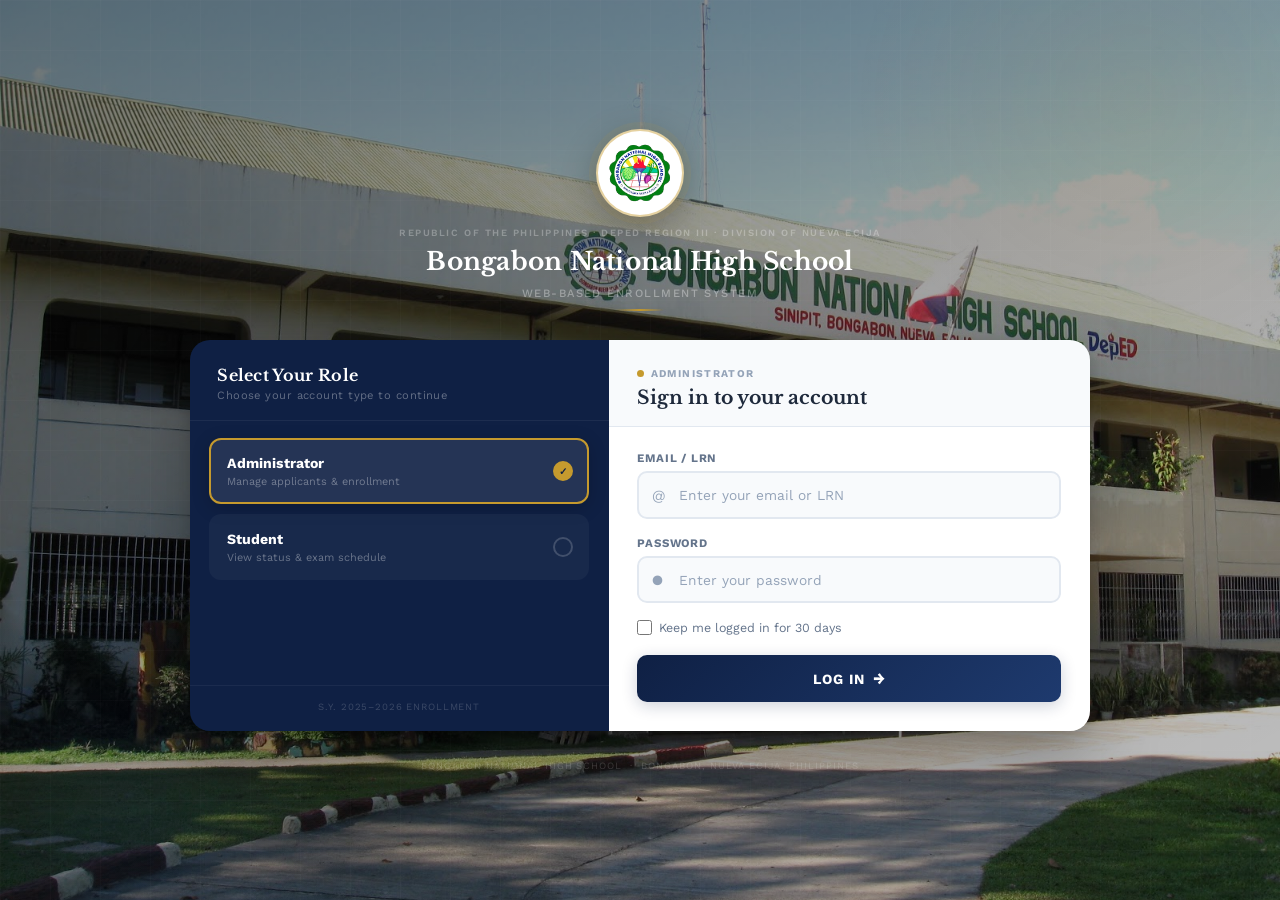
==== index.html @ 1b80689b "update UI for admin, admission, and registration form" ====
<!DOCTYPE html>
<html lang="en">
<head>
    <meta charset="UTF-8">
    <meta name="viewport" content="width=device-width, initial-scale=1.0">
    <title>Login — Bongabon National High School</title>
    <link rel="preconnect" href="https://fonts.googleapis.com">
    <link rel="preconnect" href="https://fonts.gstatic.com" crossorigin>
    <link href="https://fonts.googleapis.com/css2?family=Libre+Baskerville:wght@700&family=Work+Sans:wght@300;400;500;600;700&display=swap" rel="stylesheet">
    <style>
        :root {
            --navy:        #0f2044;
            --navy-mid:    #163055;
            --navy-light:  #1e3a6e;
            --gold:        #c59a2e;
            --gold-hover:  #d4a835;
            --gold-light:  #f0d98a;
            --gold-faint:  #fdf7e3;
            --white:       #ffffff;
            --gray-50:     #f8fafc;
            --gray-100:    #f1f5f9;
            --gray-200:    #e2e8f0;
            --gray-400:    #94a3b8;
            --gray-500:    #64748b;
            --gray-600:    #475569;
            --gray-800:    #1e293b;
            --error:       #dc2626;
            --error-bg:    #fee2e2;
            --input-focus: #3b82f6;
        }

        *, *::before, *::after { box-sizing: border-box; margin: 0; padding: 0; }
        html { height: 100%; }

        body {
            font-family: 'Work Sans', sans-serif;
            min-height: 100vh;
            /* darker overlay for improved legibility */
            background-image: linear-gradient(150deg, rgba(0,0,0,0.55) 0%, rgba(0,0,0,0.40) 40%, rgba(0,0,0,0.30) 70%, rgba(0,0,0,0.25) 100%), url('assets/bghs.jpg');
            background-size: cover;
            background-position: center;
            background-repeat: no-repeat;
            display: flex;
            flex-direction: column;
            align-items: center;
            justify-content: center;
            padding: 2rem 1.25rem;
            position: relative;
            overflow-x: hidden;
        }

        /* ── BACKGROUND ── */
        .bg-grid {
            position: fixed; inset: 0; z-index: 0;
            background-image:
                linear-gradient(rgba(255,255,255,.018) 1px, transparent 1px),
                linear-gradient(90deg, rgba(255,255,255,.018) 1px, transparent 1px);
            background-size: 50px 50px;
            pointer-events: none;
        }
        .bg-orb { position: fixed; border-radius: 50%; pointer-events: none; z-index: 0; }
        .bg-orb-1 {
            width: 600px; height: 600px;
            background: radial-gradient(circle, rgba(197,154,46,.08) 0%, transparent 65%);
            top: -200px; right: -150px;
            animation: drift 24s ease-in-out infinite;
        }
        .bg-orb-2 {
            width: 500px; height: 500px;
            background: radial-gradient(circle, rgba(30,100,200,.07) 0%, transparent 65%);
            bottom: -160px; left: -120px;
            animation: drift 18s ease-in-out infinite reverse;
        }
        @keyframes drift {
            0%,100% { transform: translate(0,0); }
            50%      { transform: translate(-30px, 30px); }
        }

        /* ── PAGE WRAPPER ── */
        .page {
            position: relative; z-index: 1;
            width: 100%;
            max-width: 900px;
            display: flex;
            flex-direction: column;
            align-items: center;
            gap: 1.8rem;
            animation: pageIn .65s cubic-bezier(.22,.68,0,1.1) both;
        }
        @keyframes pageIn {
            from { opacity: 0; transform: translateY(20px); }
            to   { opacity: 1; transform: translateY(0); }
        }

        /* ── HEADER ── */
        .header {
            display: flex;
            flex-direction: column;
            align-items: center;
            gap: .6rem;
            text-align: center;
        }
        .logo-wrap {
            width: 88px; height: 88px;
            border-radius: 50%;
            border: 2.5px solid rgba(197,154,46,.45);
            background: var(--white);
            display: flex; align-items: center; justify-content: center;
            overflow: hidden;
            box-shadow: 0 0 0 7px rgba(197,154,46,.09), 0 10px 36px rgba(0,0,0,.3);
        }
        .logo-wrap img { width: 78%; height: 78%; object-fit: contain; }
        .logo-wrap .logo-fb {
            font-size: .5rem; color: var(--navy);
            letter-spacing: .06em; text-transform: uppercase;
            text-align: center; line-height: 1.6;
            display: none;
        }
        .header-dept {
            font-size: .6rem; font-weight: 600;
            letter-spacing: .16em; text-transform: uppercase;
            color: rgba(255,255,255,.28);
        }
        .header-school {
            font-family: 'Libre Baskerville', serif;
            font-size: clamp(1.2rem, 3vw, 1.55rem);
            font-weight: 700; color: var(--white);
            letter-spacing: .01em; line-height: 1.2;
        }
        .header-system {
            font-size: .7rem; font-weight: 500;
            color: rgba(255,255,255,.35);
            letter-spacing: .13em; text-transform: uppercase;
        }
        .header-rule {
            width: 48px; height: 1.5px;
            background: linear-gradient(90deg, transparent, var(--gold), transparent);
        }

        /* ── MAIN CARD ── */
        .main-card {
            width: 100%;
            border-radius: 20px;
            box-shadow: 0 28px 70px rgba(0,0,0,.3), 0 4px 16px rgba(0,0,0,.14);
            overflow: hidden;
            display: grid;
            grid-template-columns: 1fr 1.15fr;
        }

        /* ══════════════════════════
           LEFT COLUMN — ROLE PICKER
        ══════════════════════════ */
        .col-roles {
            background: var(--navy);
            display: flex;
            flex-direction: column;
        }
        .col-roles-top {
            padding: 1.6rem 1.7rem 1.1rem;
            border-bottom: 1px solid rgba(255,255,255,.06);
        }
        .col-roles-top h2 {
            font-family: 'Libre Baskerville', serif;
            font-size: 1rem; font-weight: 700;
            color: var(--white); letter-spacing: .02em;
        }
        .col-roles-top p {
            font-size: .7rem; color: rgba(255,255,255,.35);
            margin-top: .25rem; letter-spacing: .04em;
        }

        .role-list {
            padding: 1.1rem 1.2rem;
            display: flex; flex-direction: column; gap: .65rem;
            flex: 1;
        }

        .role-btn {
            width: 100%;
            display: flex; align-items: center; gap: .8rem;
            padding: .9rem 1rem;
            border-radius: 12px;
            border: 2px solid transparent;
            background: rgba(255,255,255,.04);
            cursor: pointer;
            font-family: 'Work Sans', sans-serif;
            text-align: left;
            transition: background .2s, border-color .2s, transform .15s, box-shadow .2s;
            position: relative;
        }
        .role-btn:hover {
            background: rgba(255,255,255,.08);
            transform: translateX(3px);
        }
        .role-btn.active {
            background: rgba(255,255,255,.09);
            border-color: var(--gold);
            box-shadow: 0 4px 18px rgba(0,0,0,.2);
        }
        .role-btn.student.active { border-color: var(--gold-light); }

        .role-check {
            position: absolute; right: .9rem; top: 50%;
            transform: translateY(-50%);
            width: 20px; height: 20px; border-radius: 50%;
            background: transparent; border: 2px solid rgba(255,255,255,.18);
            display: flex; align-items: center; justify-content: center;
            font-size: .65rem; color: transparent;
            transition: all .2s;
        }
        .role-btn.active .role-check {
            background: var(--gold); border-color: var(--gold);
            color: var(--navy); font-weight: 900;
        }

        .role-icon {
            width: 38px; height: 38px; border-radius: 9px;
            display: flex; align-items: center; justify-content: center;
            font-size: 1.2rem; flex-shrink: 0;
            background: rgba(255,255,255,.06);
            transition: background .2s;
        }
        .role-icon-text { font-weight: 800; font-size: .9rem; color: var(--white); letter-spacing: .03em; }
        .role-btn.active .role-icon { background: rgba(197,154,46,.18); }

        .role-text { flex: 1; min-width: 0; }
        .role-text strong {
            display: block; font-size: .88rem;
            font-weight: 700; color: var(--white); margin-bottom: .12rem;
        }
        .role-text span {
            font-size: .68rem; color: rgba(255,255,255,.35);
            font-weight: 400;
            white-space: nowrap; overflow: hidden; text-overflow: ellipsis;
        }

        .col-roles-bottom {
            padding: .9rem 1.2rem 1.2rem;
            border-top: 1px solid rgba(255,255,255,.05);
            font-size: .6rem; color: rgba(255,255,255,.18);
            letter-spacing: .09em; text-transform: uppercase;
            text-align: center;
        }

        /* ══════════════════════════
           RIGHT COLUMN — LOGIN FORM
        ══════════════════════════ */
        .col-form {
            background: var(--white);
            display: flex; flex-direction: column;
        }
        .col-form-top {
            background: var(--gray-50);
            border-bottom: 1px solid var(--gray-200);
            padding: 1.4rem 1.8rem 1.1rem;
        }
        .col-form-top .role-tag {
            display: inline-flex; align-items: center; gap: .4rem;
            font-size: .65rem; font-weight: 700;
            letter-spacing: .13em; text-transform: uppercase;
            color: var(--gray-400);
            margin-bottom: .35rem;
        }
        .role-tag .rdot {
            width: 7px; height: 7px; border-radius: 50%;
            background: var(--gold); flex-shrink: 0;
            transition: background .25s;
        }
        body.role-student .rdot { background: #b8881a; }
        .col-form-top h2 {
            font-family: 'Libre Baskerville', serif;
            font-size: 1.18rem; font-weight: 700;
            color: var(--gray-800);
        }

        .form-body {
            padding: 1.5rem 1.8rem 1.8rem;
            flex: 1;
            display: flex; flex-direction: column; justify-content: center;
        }

        /* Error banner */
        .server-error {
            display: none;
            align-items: flex-start; gap: .55rem;
            background: var(--error-bg);
            border: 1px solid #fca5a5;
            border-left: 4px solid var(--error);
            border-radius: 8px;
            padding: .7rem .9rem;
            margin-bottom: 1.15rem;
            font-size: .8rem; color: var(--error); font-weight: 500;
            line-height: 1.4;
        }
        .server-error.show { display: flex; animation: shake .3s ease; }

        .form-group { margin-bottom: 1.05rem; }
        .form-label {
            display: block; font-size: .72rem;
            font-weight: 700; color: var(--gray-500);
            margin-bottom: .38rem;
            letter-spacing: .07em; text-transform: uppercase;
        }

        .input-wrap { position: relative; }
        .input-icon {
            position: absolute; left: .9rem; top: 50%;
            transform: translateY(-50%);
            font-size: .88rem; pointer-events: none;
            color: var(--gray-400); line-height: 1;
        }
        .form-input {
            width: 100%;
            padding: .8rem 1rem .8rem 2.5rem;
            font-size: .92rem;
            font-family: 'Work Sans', sans-serif;
            color: var(--gray-800);
            background: var(--gray-50);
            border: 2px solid var(--gray-200);
            border-radius: 10px;
            outline: none;
            transition: border-color .2s, box-shadow .2s, background .15s;
        }
        .form-input:focus {
            background: var(--white);
            border-color: var(--input-focus);
            box-shadow: 0 0 0 3px rgba(59,130,246,.1);
        }
        .form-input.error { border-color: var(--error); background: #fff8f8; }
        .form-input::placeholder { color: var(--gray-400); font-size: .86rem; }

        .field-error {
            display: none; font-size: .73rem;
            color: var(--error); font-weight: 500;
            margin-top: .28rem; padding-left: .15rem;
        }
        .field-error.show { display: block; animation: shake .3s ease; }

        .options-row {
            display: flex; align-items: center;
            margin-bottom: 1.25rem;
        }
        .checkbox-wrapper { display: flex; align-items: center; gap: .4rem; }
        .checkbox-input {
            width: 15px; height: 15px;
            accent-color: var(--navy); cursor: pointer;
        }
        .checkbox-label {
            font-size: .78rem; color: var(--gray-500);
            cursor: pointer; user-select: none;
        }

        .btn-login {
            width: 100%;
            padding: .88rem;
            font-size: .88rem; font-weight: 700;
            letter-spacing: .07em; text-transform: uppercase;
            color: var(--white);
            background: linear-gradient(135deg, var(--navy) 0%, var(--navy-light) 100%);
            border: none; border-radius: 10px;
            cursor: pointer; font-family: 'Work Sans', sans-serif;
            box-shadow: 0 4px 16px rgba(15,32,68,.2);
            transition: transform .15s, box-shadow .2s, background .2s;
            display: flex; align-items: center; justify-content: center; gap: .5rem;
        }
        .btn-login:hover {
            transform: translateY(-2px);
            box-shadow: 0 8px 24px rgba(15,32,68,.3);
            background: linear-gradient(135deg, var(--navy-mid) 0%, #1e4d8a 100%);
        }
        .btn-login:active { transform: translateY(0); }
        .btn-arrow { font-size: 1rem; transition: transform .2s; }
        .btn-login:hover .btn-arrow { transform: translateX(3px); }

        /* Student role — gold button */
        body.role-student .btn-login {
            background: linear-gradient(135deg, #9a7015 0%, var(--gold) 100%);
            color: var(--navy);
            box-shadow: 0 4px 16px rgba(197,154,46,.25);
        }
        body.role-student .btn-login:hover {
            background: linear-gradient(135deg, var(--gold) 0%, var(--gold-hover) 100%);
            box-shadow: 0 8px 24px rgba(197,154,46,.35);
        }

        /* ── PAGE FOOTER ── */
        .page-footer {
            font-size: .6rem; color: rgba(255,255,255,.16);
            letter-spacing: .1em; text-transform: uppercase; text-align: center;
        }

        /* ── ANIMATIONS ── */
        @keyframes shake {
            0%,100% { transform: translateX(0); }
            25%      { transform: translateX(-5px); }
            75%      { transform: translateX(5px); }
        }
        @keyframes formSwap {
            from { opacity: 0; transform: translateY(5px); }
            to   { opacity: 1; transform: translateY(0); }
        }
        .form-swap { animation: formSwap .22s ease both; }

        /* ── RESPONSIVE ── */
        @media (max-width: 680px) {
            .main-card { grid-template-columns: 1fr; }
            .col-roles-bottom { display: none; }
        }
        @media (max-width: 480px) {
            body { padding: 1.25rem .75rem; }
            .header-school { font-size: 1.1rem; }
            .logo-wrap { width: 74px; height: 74px; }
            .col-form-top { padding: 1.1rem 1.3rem .9rem; }
            .form-body { padding: 1.2rem 1.3rem 1.5rem; }
            .col-roles-top { padding: 1.2rem 1.3rem .9rem; }
            .role-list { padding: .9rem 1rem; }
        }
    </style>
</head>
<body>
    <div class="bg-grid"></div>
    <div class="bg-orb bg-orb-1"></div>
    <div class="bg-orb bg-orb-2"></div>

    <div class="page">

        <!-- ── HEADER ── -->
        <header class="header">
            <div class="logo-wrap">
                <img src="assets/logo1.png" alt="BNHS Logo"
                     onerror="this.style.display='none';this.nextElementSibling.style.display='block';">
                <div class="logo-fb">School<br>Logo</div>
            </div>
            <div class="header-dept">Republic of the Philippines &middot; DepEd Region III &middot; Division of Nueva Ecija</div>
            <div class="header-school">Bongabon National High School</div>
            <div class="header-system">Web-Based Enrollment System</div>
            <div class="header-rule"></div>
        </header>

        <!-- ── MAIN CARD ── -->
        <div class="main-card">

            <!-- LEFT — Role Selection -->
            <div class="col-roles">
                <div class="col-roles-top">
                    <h2>Select Your Role</h2>
                    <p>Choose your account type to continue</p>
                </div>
                <div class="role-list">

                    <button class="role-btn admin active" data-role="admin" type="button">
                        <div class="role-text">
                            <strong>Administrator</strong>
                            <span>Manage applicants &amp; enrollment</span>
                        </div>
                        <div class="role-check">✓</div>
                    </button>

                    <button class="role-btn student" data-role="student" type="button">
                        <div class="role-text">
                            <strong>Student</strong>
                            <span>View status &amp; exam schedule</span>
                        </div>
                        <div class="role-check">✓</div>
                    </button>

                </div>
                <div class="col-roles-bottom">S.Y. 2025–2026 Enrollment</div>
            </div>

            <!-- RIGHT — Login Form -->
            <div class="col-form">
                <div class="col-form-top">
                    <div class="role-tag">
                        <span class="rdot"></span>
                        <span id="roleLabelSmall">Administrator</span>
                    </div>
                    <h2>Sign in to your account</h2>
                </div>

                <div class="form-body">
                    <div class="server-error" id="serverError" role="alert">
                        <span style="flex-shrink:0;font-size:.9rem;">!</span>
                        <span id="serverErrorText"></span>
                    </div>

                    <form id="loginForm" novalidate>
                        <input type="hidden" name="role" id="loginRoleInput" value="admin">

                        <!-- Identifier field -->
                        <div class="form-group">
                            <label for="emailOrLrn" class="form-label" id="identifierLabel">Email / LRN</label>
                            <div class="input-wrap">
                                <span class="input-icon" id="identifierIcon">@</span>
                                <input type="text" id="emailOrLrn" name="emailOrLrn"
                                       class="form-input" placeholder="Enter your email or LRN"
                                       autocomplete="username">
                            </div>
                            <div class="field-error" id="emailError">Please enter your email or LRN.</div>
                        </div>

                        <!-- Password field -->
                        <div class="form-group">
                            <label for="password" class="form-label">Password</label>
                            <div class="input-wrap">
                                <span class="input-icon">●</span>
                                <input type="password" id="password" name="password"
                                       class="form-input" placeholder="Enter your password"
                                       autocomplete="current-password">
                            </div>
                            <div class="field-error" id="passwordError">Please enter your password.</div>
                        </div>

                        <!-- Keep logged in -->
                        <div class="options-row">
                            <label class="checkbox-wrapper">
                                <input type="checkbox" id="keepLoggedIn" name="keepLoggedIn" class="checkbox-input">
                                <span class="checkbox-label">Keep me logged in for 30 days</span>
                            </label>
                        </div>

                        <button type="submit" class="btn-login">
                            Log In <span class="btn-arrow">→</span>
                        </button>
                    </form>
                </div>
            </div>

        </div><!-- /main-card -->

        <div class="page-footer">Bongabon National High School &nbsp;&middot;&nbsp; Bongabon, Nueva Ecija, Philippines</div>

    </div><!-- /page -->

<script>
    const roleBtns      = document.querySelectorAll('.role-btn');
    const loginForm     = document.getElementById('loginForm');
    const roleInput     = document.getElementById('loginRoleInput');
    const roleLabelSm   = document.getElementById('roleLabelSmall');
    const emailInput    = document.getElementById('emailOrLrn');
    const passInput     = document.getElementById('password');
    const emailError    = document.getElementById('emailError');
    const passError     = document.getElementById('passwordError');
    const serverError   = document.getElementById('serverError');
    const serverErrText = document.getElementById('serverErrorText');
    const identLabel    = document.getElementById('identifierLabel');
    const identIcon     = document.getElementById('identifierIcon');

    // ── Apply role to form UI ──
    function applyRole(role) {
        roleInput.value = role;
        const isStudent = role === 'student';

        roleLabelSm.textContent  = isStudent ? 'Student' : 'Administrator';
        identLabel.textContent   = isStudent ? 'LRN' : 'Email / LRN';
        identIcon.textContent    = isStudent ? '#' : '✉';
        emailInput.placeholder   = isStudent ? 'Enter your 12-digit LRN' : 'Enter your email or LRN';
        emailError.textContent   = isStudent ? 'Please enter your LRN.' : 'Please enter your email or LRN.';

        if (isStudent) {
            emailInput.setAttribute('inputmode', 'numeric');
            emailInput.setAttribute('maxlength', '12');
            document.body.classList.add('role-student');
        } else {
            emailInput.removeAttribute('inputmode');
            emailInput.removeAttribute('maxlength');
            document.body.classList.remove('role-student');
        }

        // Animate form content swap
        const fb = document.querySelector('.form-body');
        fb.classList.remove('form-swap');
        void fb.offsetWidth; // force reflow
        fb.classList.add('form-swap');
    }

    function clearErrors() {
        emailInput.classList.remove('error');
        passInput.classList.remove('error');
        emailError.classList.remove('show');
        passError.classList.remove('show');
        serverError.classList.remove('show');
    }

    // ── Role button clicks ──
    roleBtns.forEach(btn => {
        btn.addEventListener('click', () => {
            roleBtns.forEach(b => b.classList.remove('active'));
            btn.classList.add('active');
            applyRole(btn.dataset.role);
            clearErrors();
            emailInput.value = '';
            passInput.value  = '';
            emailInput.focus();
        });
    });

    // ── Live input cleanup ──
    emailInput.addEventListener('input', function() {
        if (roleInput.value === 'student') {
            this.value = this.value.replace(/\D/g, '').slice(0, 12);
        }
        if (this.value.trim()) {
            this.classList.remove('error'); emailError.classList.remove('show');
        }
    });
    passInput.addEventListener('input', function() {
        if (this.value.trim()) {
            this.classList.remove('error'); passError.classList.remove('show');
        }
    });

    // ── Form submit ──
    loginForm.addEventListener('submit', async function(e) {
        e.preventDefault();
        clearErrors();

        const role = roleInput.value;
        let valid = true;

        if (!emailInput.value.trim()) {
            emailInput.classList.add('error'); emailError.classList.add('show'); valid = false;
        } else if (role === 'student' && !/^\d{12}$/.test(emailInput.value.trim())) {
            emailInput.classList.add('error');
            emailError.textContent = 'LRN must be exactly 12 digits.';
            emailError.classList.add('show'); valid = false;
        }
        if (!passInput.value.trim()) {
            passInput.classList.add('error'); passError.classList.add('show'); valid = false;
        }
        if (!valid) return;

        const endpoint = role === 'student'
            ? 'controllers/student_login.php'
            : 'controllers/login_admin.php';

        const fd = new FormData();
        fd.append('emailOrLrn', emailInput.value.trim());
        fd.append('password', passInput.value);
        if (document.getElementById('keepLoggedIn').checked) fd.append('keepLoggedIn', '1');

        try {
            const resp = await fetch(endpoint, {
                method: 'POST', body: fd, credentials: 'same-origin',
                headers: { 'Accept': 'application/json', 'X-Requested-With': 'XMLHttpRequest' }
            });

            const ct = resp.headers.get('Content-Type') || '';
            if (ct.includes('application/json')) {
                const data = await resp.json();
                if (data && data.success) {
                    const target = data.redirect || (role === 'student' ? 'student/main.html' : 'form/dashboard.html');
                    if (role === 'student') {
                        for (let i = 0; i < 6; i++) {
                            try {
                                const r = await fetch('controllers/student_session.php', {
                                    credentials: 'same-origin',
                                    headers: { 'Accept': 'application/json' }
                                });
                                const j = await r.json().catch(() => ({ success: false }));
                                if (j && j.success) break;
                            } catch(ex) {}
                            await new Promise(res => setTimeout(res, 200));
                        }
                    }
                    window.location.href = target; return;
                }

                const reason  = (data && data.reason)  || 'failed';
                const message = (data && data.message) || 'Login failed. Please check your credentials.';

                if (reason === 'password') {
                    passInput.classList.add('error'); passError.classList.add('show'); passInput.focus();
                } else if (reason === 'not_found') {
                    emailInput.classList.add('error'); emailError.classList.add('show'); emailInput.focus();
                }
                serverErrText.textContent = message; serverError.classList.add('show');
                return;
            }

            if (resp.redirected) { window.location.href = resp.url; return; }
            serverErrText.textContent = 'Login failed. Please try again.';
            serverError.classList.add('show');

        } catch(err) {
            serverErrText.textContent = 'Unable to reach server. Please try again later.';
            serverError.classList.add('show');
        }
    });

    // ── Handle ?login=failed URL param from server redirect ──
    (function() {
        const params = new URLSearchParams(window.location.search);
        if (params.get('login') === 'failed') {
            const reason = params.get('reason') || '';
            let msg = 'Invalid credentials. Please check your details.';
            if (reason === 'password')           msg = 'Incorrect password. Please try again.';
            else if (/email|lrn/.test(reason))   msg = 'Account not found. Please check your email or LRN.';
            else if (reason === 'disabled')      msg = 'This account has been disabled. Contact the administrator.';
            serverErrText.textContent = msg;
            serverError.classList.add('show');
        }
    })();
</script>
</body>
</html>
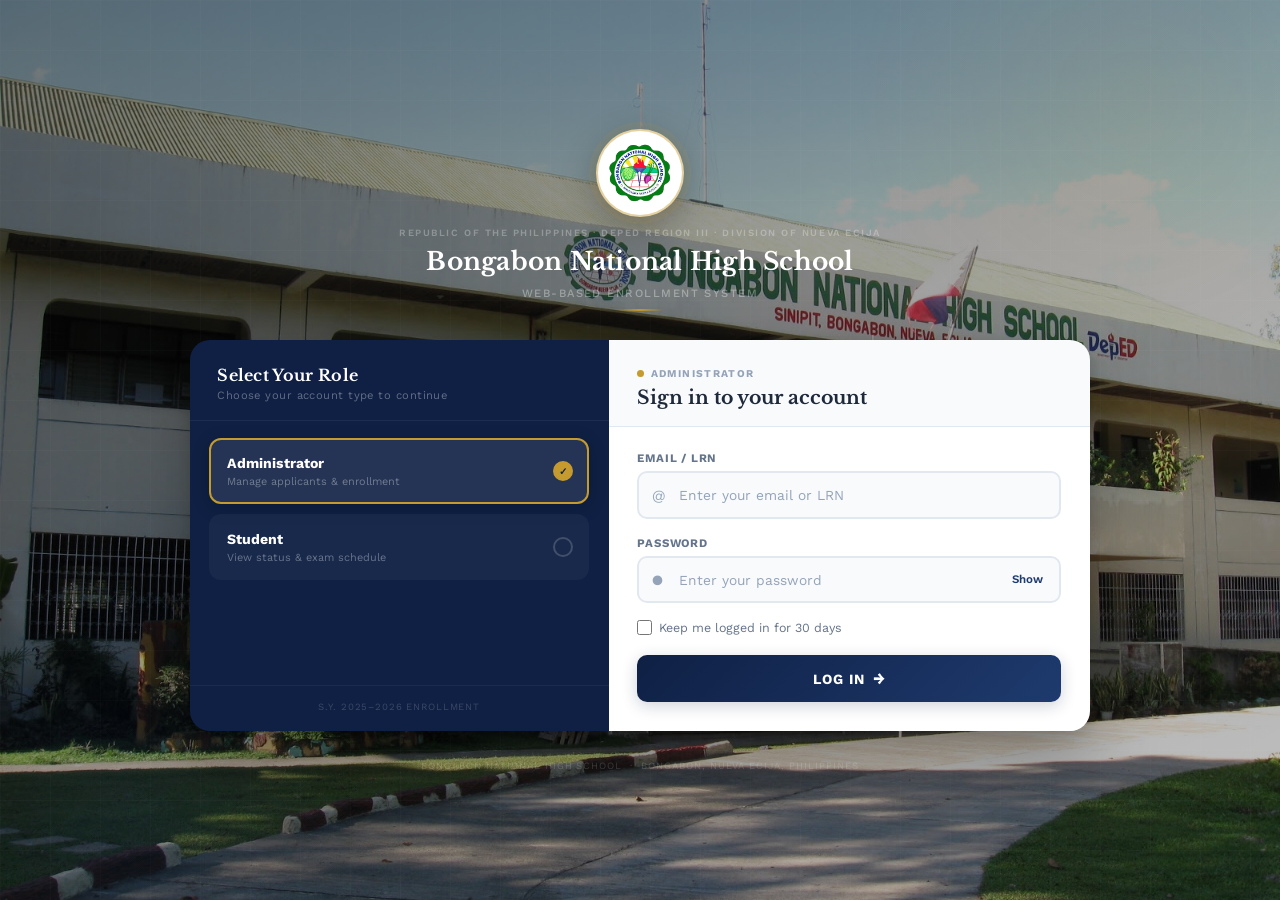
==== commit 06adbec2: "add error handling for login errors" ====
--- a/index.html
+++ b/index.html
@@ -303,6 +303,7 @@
         }
 
         .input-wrap { position: relative; }
+        .password-wrap .form-input { padding-right: 4.2rem; }
         .input-icon {
             position: absolute; left: .9rem; top: 50%;
             transform: translateY(-50%);
@@ -328,6 +329,25 @@
         }
         .form-input.error { border-color: var(--error); background: #fff8f8; }
         .form-input::placeholder { color: var(--gray-400); font-size: .86rem; }
+
+        .password-toggle {
+            position: absolute;
+            top: 50%;
+            right: .75rem;
+            transform: translateY(-50%);
+            padding: .35rem .4rem;
+            border: 0;
+            border-radius: 6px;
+            background: transparent;
+            color: var(--navy-light);
+            cursor: pointer;
+            font: 600 .72rem 'Work Sans', sans-serif;
+        }
+        .password-toggle:hover { background: var(--gray-100); }
+        .password-toggle:focus-visible {
+            outline: 2px solid var(--input-focus);
+            outline-offset: 2px;
+        }
 
         .field-error {
             display: none; font-size: .73rem;
@@ -502,11 +522,13 @@
                         <!-- Password field -->
                         <div class="form-group">
                             <label for="password" class="form-label">Password</label>
-                            <div class="input-wrap">
+                            <div class="input-wrap password-wrap">
                                 <span class="input-icon">●</span>
                                 <input type="password" id="password" name="password"
                                        class="form-input" placeholder="Enter your password"
                                        autocomplete="current-password">
+                                <button type="button" class="password-toggle" id="passwordToggle"
+                                        aria-label="Show password" aria-pressed="false">Show</button>
                             </div>
                             <div class="field-error" id="passwordError">Please enter your password.</div>
                         </div>
@@ -539,12 +561,17 @@
     const roleLabelSm   = document.getElementById('roleLabelSmall');
     const emailInput    = document.getElementById('emailOrLrn');
     const passInput     = document.getElementById('password');
+    const passToggle    = document.getElementById('passwordToggle');
     const emailError    = document.getElementById('emailError');
     const passError     = document.getElementById('passwordError');
     const serverError   = document.getElementById('serverError');
     const serverErrText = document.getElementById('serverErrorText');
     const identLabel    = document.getElementById('identifierLabel');
     const identIcon     = document.getElementById('identifierIcon');
+
+    function defaultIdentifierError() {
+        return roleInput.value === 'student' ? 'Please enter your LRN.' : 'Please enter your email or LRN.';
+    }
 
     // ── Apply role to form UI ──
     function applyRole(role) {
@@ -577,10 +604,20 @@
     function clearErrors() {
         emailInput.classList.remove('error');
         passInput.classList.remove('error');
+        emailError.textContent = defaultIdentifierError();
+        passError.textContent = 'Please enter your password.';
         emailError.classList.remove('show');
         passError.classList.remove('show');
         serverError.classList.remove('show');
     }
+
+    passToggle.addEventListener('click', () => {
+        const reveal = passInput.type === 'password';
+        passInput.type = reveal ? 'text' : 'password';
+        passToggle.textContent = reveal ? 'Hide' : 'Show';
+        passToggle.setAttribute('aria-label', reveal ? 'Hide password' : 'Show password');
+        passToggle.setAttribute('aria-pressed', String(reveal));
+    });
 
     // ── Role button clicks ──
     roleBtns.forEach(btn => {
@@ -600,14 +637,16 @@
         if (roleInput.value === 'student') {
             this.value = this.value.replace(/\D/g, '').slice(0, 12);
         }
-        if (this.value.trim()) {
-            this.classList.remove('error'); emailError.classList.remove('show');
-        }
+        this.classList.remove('error');
+        emailError.textContent = defaultIdentifierError();
+        emailError.classList.remove('show');
+        serverError.classList.remove('show');
     });
     passInput.addEventListener('input', function() {
-        if (this.value.trim()) {
-            this.classList.remove('error'); passError.classList.remove('show');
-        }
+        this.classList.remove('error');
+        passError.textContent = 'Please enter your password.';
+        passError.classList.remove('show');
+        serverError.classList.remove('show');
     });
 
     // ── Form submit ──
@@ -670,9 +709,15 @@
                 const message = (data && data.message) || 'Login failed. Please check your credentials.';
 
                 if (reason === 'password') {
-                    passInput.classList.add('error'); passError.classList.add('show'); passInput.focus();
-                } else if (reason === 'not_found') {
-                    emailInput.classList.add('error'); emailError.classList.add('show'); emailInput.focus();
+                    passInput.classList.add('error');
+                    passError.textContent = 'Incorrect password.';
+                    passError.classList.add('show');
+                    passInput.focus();
+                } else if (reason === 'not_found' || reason === 'invalid_email' || reason === 'invalid_lrn') {
+                    emailInput.classList.add('error');
+                    emailError.textContent = message;
+                    emailError.classList.add('show');
+                    emailInput.focus();
                 }
                 serverErrText.textContent = message; serverError.classList.add('show');
                 return;
@@ -695,7 +740,9 @@
             const reason = params.get('reason') || '';
             let msg = 'Invalid credentials. Please check your details.';
             if (reason === 'password')           msg = 'Incorrect password. Please try again.';
-            else if (/email|lrn/.test(reason))   msg = 'Account not found. Please check your email or LRN.';
+            else if (reason === 'not_found')     msg = 'Account not found. Please check your email or LRN.';
+            else if (reason === 'invalid_email') msg = 'Enter a valid email address.';
+            else if (reason === 'invalid_lrn')   msg = 'LRN must be exactly 12 digits.';
             else if (reason === 'disabled')      msg = 'This account has been disabled. Contact the administrator.';
             serverErrText.textContent = msg;
             serverError.classList.add('show');
